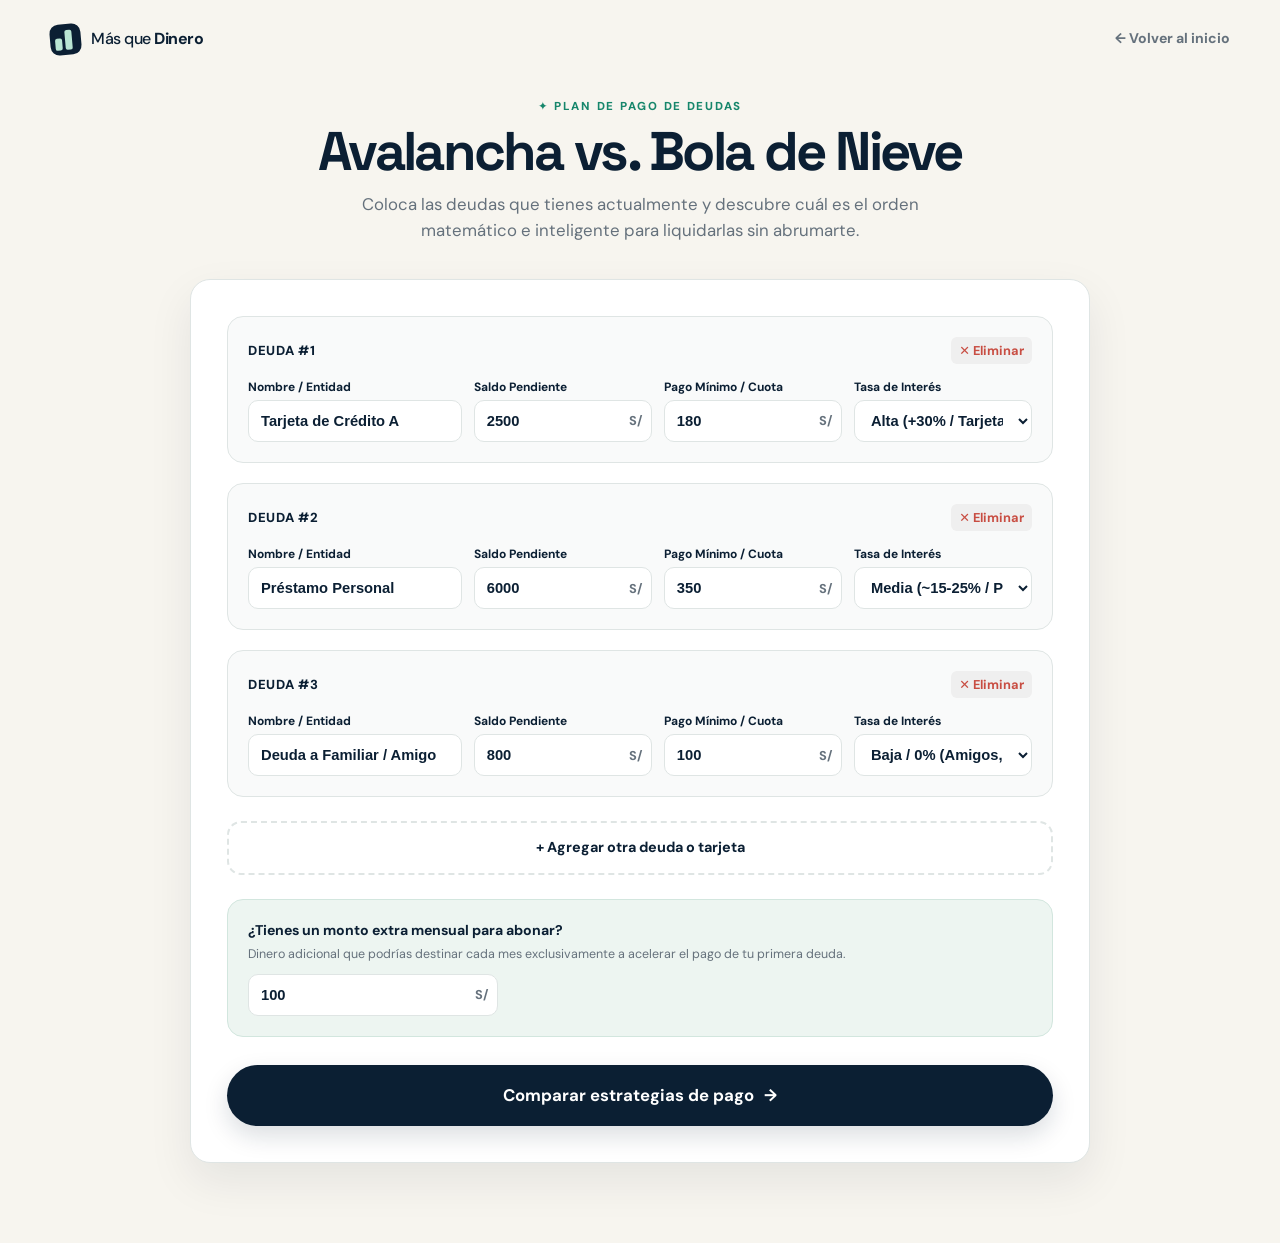
==== avalancha-vs-boladenieve.html @ 5869afad "new" ====
<!DOCTYPE html>
<html lang="es">
<head>
  <meta charset="UTF-8" />
  <meta name="viewport" content="width=device-width, initial-scale=1.0" />
  <meta name="theme-color" content="#0B1F33" />
  <meta name="description" content="Comparador de Estrategias de Deuda de Más que Dinero. Descubre qué método te conviene más: Avalancha vs Bola de Nieve." />
  <title>Avalancha vs. Bola de Nieve — Más que Dinero</title>
  
  <link rel="preconnect" href="https://fonts.googleapis.com">
  <link rel="preconnect" href="https://fonts.gstatic.com" crossorigin>
  <link href="https://fonts.googleapis.com/css2?family=DM+Sans:wght@400;500;600;700&family=Space+Grotesk:wght@600;700&display=swap" rel="stylesheet">
  
  <style>
    :root {
      --navy: #0B1F33;
      --navy-2: #102B45;
      --cream: #F7F5EF;
      --paper: #FFFFFF;
      --mint: #B9E6D3;
      --green: #16866B;
      --green-dark: #0D6A55;
      --ink: #14202B;
      --muted: #65717C;
      --line: #DFE5E4;
      --soft: #EDF5F1;
      --yellow: #F2D77A;
      --danger: #C84D42;
      --shadow: 0 18px 45px rgba(11,31,51,.08);
      --radius: 20px;
    }

    * { box-sizing: border-box; margin: 0; padding: 0; }
    html { scroll-behavior: smooth; }
    body {
      font-family: "DM Sans", system-ui, sans-serif;
      background: var(--cream);
      color: var(--ink);
      line-height: 1.5;
    }
    a { color: inherit; text-decoration: none; }
    button { font: inherit; cursor: pointer; border: none; }

    /* Topbar Header */
    .topbar {
      width: min(1180px, calc(100% - 40px));
      margin: 0 auto;
      height: 78px;
      display: flex;
      align-items: center;
      justify-content: space-between;
      gap: 24px;
    }
    .brand {
      display: inline-flex;
      align-items: center;
      gap: 10px;
      font-weight: 500;
      letter-spacing: -.03em;
      color: var(--navy);
      white-space: nowrap;
    }
    .brand strong { font-weight: 700; }
    .brand-mark {
      width: 31px;
      height: 31px;
      display: inline-flex;
      align-items: flex-end;
      gap: 3px;
      padding: 5px;
      border-radius: 9px;
      background: var(--navy);
      transform: rotate(-5deg);
    }
    .brand-mark span { display: block; width: 7px; border-radius: 2px; background: var(--mint); }
    .brand-mark span:first-child { height: 12px; }
    .brand-mark span:last-child { height: 20px; }

    .back-btn {
      display: inline-flex;
      align-items: center;
      gap: 8px;
      font-size: .88rem;
      font-weight: 700;
      color: var(--muted);
      transition: .2s;
    }
    .back-btn:hover { color: var(--navy); }

    /* Main Container */
    .tool-container {
      width: min(900px, calc(100% - 32px));
      margin: 20px auto 80px;
    }

    .tool-header {
      text-align: center;
      margin-bottom: 36px;
    }
    .eyebrow {
      font-size: .72rem;
      font-weight: 800;
      letter-spacing: .15em;
      color: var(--green);
      text-transform: uppercase;
      margin-bottom: 8px;
    }
    .tool-header h1 {
      font-family: "Space Grotesk", sans-serif;
      font-size: clamp(2.2rem, 5vw, 3.4rem);
      letter-spacing: -.05em;
      color: var(--navy);
      line-height: 1.05;
    }
    .tool-header p {
      color: var(--muted);
      font-size: 1.05rem;
      max-width: 620px;
      margin: 12px auto 0;
    }

    /* Card Form */
    .card {
      background: var(--paper);
      border-radius: var(--radius);
      padding: 36px;
      box-shadow: var(--shadow);
      border: 1px solid var(--line);
      margin-bottom: 32px;
    }

    .debts-list {
      display: grid;
      gap: 20px;
      margin-bottom: 24px;
    }

    .debt-item-card {
      background: #F9FAFA;
      border: 1px solid var(--line);
      border-radius: 16px;
      padding: 20px;
      position: relative;
    }

    .debt-header-row {
      display: flex;
      justify-content: space-between;
      align-items: center;
      margin-bottom: 14px;
    }
    .debt-title-tag {
      font-size: .82rem;
      font-weight: 800;
      color: var(--navy);
      text-transform: uppercase;
      letter-spacing: .05em;
    }
    .remove-btn {
      color: var(--danger);
      font-size: .8rem;
      font-weight: 700;
      padding: 4px 8px;
      border-radius: 6px;
      transition: .2s;
    }
    .remove-btn:hover { background: #FCE8E6; }

    .debt-inputs-grid {
      display: grid;
      grid-template-columns: 1.2fr 1fr 1fr 1fr;
      gap: 12px;
    }

    .field-label {
      display: block;
      font-size: .75rem;
      font-weight: 700;
      color: var(--navy);
      margin-bottom: 4px;
    }

    .input-wrapper {
      position: relative;
      display: flex;
      align-items: center;
    }
    .input-wrapper input, .input-wrapper select {
      width: 100%;
      height: 42px;
      border: 1.5px solid var(--line);
      border-radius: 10px;
      padding: 0 12px;
      font-size: .92rem;
      font-weight: 700;
      color: var(--navy);
      background: white;
      outline: none;
      transition: .2s;
    }
    .input-wrapper input:focus, .input-wrapper select:focus {
      border-color: var(--navy);
    }
    .has-unit input { padding-right: 30px; }
    .input-unit {
      position: absolute;
      right: 10px;
      font-size: .8rem;
      font-weight: 700;
      color: var(--muted);
      pointer-events: none;
    }

    .add-debt-btn {
      width: 100%;
      padding: 14px;
      border: 2px dashed var(--line);
      border-radius: 14px;
      color: var(--navy);
      font-weight: 700;
      font-size: .9rem;
      display: flex;
      align-items: center;
      justify-content: center;
      gap: 8px;
      transition: .2s;
      background: transparent;
    }
    .add-debt-btn:hover {
      border-color: var(--navy);
      background: var(--soft);
    }

    .extra-payment-box {
      background: var(--soft);
      border-radius: 16px;
      padding: 20px;
      margin-top: 24px;
      border: 1px solid #D2E6DE;
    }
    .extra-payment-box label {
      display: block;
      font-size: .88rem;
      font-weight: 700;
      color: var(--navy);
      margin-bottom: 4px;
    }
    .extra-payment-box p {
      font-size: .78rem;
      color: var(--muted);
      margin-bottom: 10px;
    }

    .analyze-btn {
      width: 100%;
      background: var(--navy);
      color: white;
      padding: 18px;
      border-radius: 999px;
      font-weight: 700;
      font-size: 1.05rem;
      display: flex;
      align-items: center;
      justify-content: center;
      gap: 10px;
      margin-top: 28px;
      transition: .22s ease;
      box-shadow: 0 10px 25px rgba(11,31,51,.15);
    }
    .analyze-btn:hover {
      background: var(--navy-2);
      transform: translateY(-2px);
    }

    /* Results Section */
    .results-section {
      display: none;
      animation: fadeIn .4s ease forwards;
    }
    .results-section.active { display: block; }

    @keyframes fadeIn {
      from { opacity: 0; transform: translateY(15px); }
      to { opacity: 1; transform: translateY(0); }
    }

    /* Strategy Comparison Grid */
    .strategies-grid {
      display: grid;
      grid-template-columns: repeat(2, 1fr);
      gap: 24px;
      margin-bottom: 32px;
    }

    .strategy-card {
      background: var(--paper);
      border-radius: var(--radius);
      padding: 28px;
      border: 2px solid var(--line);
      position: relative;
      transition: .2s;
    }
    .strategy-card.recommended {
      border-color: var(--green);
      box-shadow: var(--shadow);
    }

    .strategy-badge {
      position: absolute;
      top: -12px;
      right: 20px;
      background: var(--green);
      color: white;
      font-size: .68rem;
      font-weight: 800;
      padding: 4px 12px;
      border-radius: 999px;
      text-transform: uppercase;
      letter-spacing: .08em;
    }

    .strategy-header {
      margin-bottom: 20px;
    }
    .strategy-header h3 {
      font-family: "Space Grotesk", sans-serif;
      font-size: 1.4rem;
      color: var(--navy);
      display: flex;
      align-items: center;
      gap: 8px;
    }
    .strategy-header p {
      font-size: .82rem;
      color: var(--muted);
      margin-top: 4px;
    }

    .roadmap-list {
      display: grid;
      gap: 12px;
    }
    .roadmap-step {
      display: flex;
      align-items: center;
      gap: 12px;
      padding: 12px;
      background: var(--soft);
      border-radius: 12px;
    }
    .step-num {
      width: 28px;
      height: 28px;
      border-radius: 50%;
      background: var(--navy);
      color: white;
      font-size: .8rem;
      font-weight: 800;
      display: grid;
      place-items: center;
      flex-shrink: 0;
    }
    .step-details strong {
      display: block;
      font-size: .9rem;
      color: var(--navy);
    }
    .step-details span {
      font-size: .75rem;
      color: var(--muted);
    }

    /* Carlos Recommendation Box */
    .carlos-box {
      background: var(--paper);
      border-radius: var(--radius);
      padding: 32px;
      border: 1px solid var(--line);
      margin-bottom: 32px;
      border-left: 5px solid var(--navy);
    }
    .carlos-header {
      display: flex;
      align-items: center;
      gap: 12px;
      margin-bottom: 14px;
    }
    .carlos-avatar {
      width: 42px;
      height: 42px;
      border-radius: 50%;
      background: var(--navy);
      color: var(--mint);
      display: grid;
      place-items: center;
      font-weight: 800;
      font-size: .9rem;
    }
    .carlos-title h3 {
      font-size: 1.05rem;
      color: var(--navy);
    }
    .carlos-title p {
      font-size: .75rem;
      color: var(--muted);
    }

    .carlos-body {
      color: var(--ink);
      font-size: .98rem;
      line-height: 1.6;
    }
    .carlos-body strong { color: var(--navy); }

    @media (max-width: 768px) {
      .debt-inputs-grid { grid-template-columns: 1fr 1fr; }
      .strategies-grid { grid-template-columns: 1fr; }
      .card, .strategy-card, .carlos-box { padding: 22px; }
    }
  </style>
</head>

<body>

  <header class="topbar">
    <a href="index.html" class="brand" aria-label="Más que Dinero - inicio">
      <span class="brand-mark"><span></span><span></span></span>
      <span>Más que <strong>Dinero</strong></span>
    </a>
    <a href="index.html" class="back-btn">← Volver al inicio</a>
  </header>

  <main class="tool-container">
    <div class="tool-header">
      <div class="eyebrow">✦ PLAN DE PAGO DE DEUDAS</div>
      <h1>Avalancha vs. Bola de Nieve</h1>
      <p>Coloca las deudas que tienes actualmente y descubre cuál es el orden matemático e inteligente para liquidarlas sin abrumarte.</p>
    </div>

    <div class="card">
      <div class="debts-list" id="debts-container">
        <!-- Tarjetas agregadas dinámicamente -->
      </div>

      <button type="button" class="add-debt-btn" onclick="addDebtRow()">
        + Agregar otra deuda o tarjeta
      </button>

      <div class="extra-payment-box">
        <label for="extra-payment">¿Tienes un monto extra mensual para abonar?</label>
        <p>Dinero adicional que podrías destinar cada mes exclusivamente a acelerar el pago de tu primera deuda.</p>
        <div class="input-wrapper has-unit" style="max-width: 250px;">
          <input type="number" id="extra-payment" placeholder="0.00" min="0" value="100" />
          <span class="input-unit">S/</span>
        </div>
      </div>

      <button type="button" class="analyze-btn" onclick="runComparison()">
        Comparar estrategias de pago <span>→</span>
      </button>
    </div>

    <!-- SECCIÓN DE RESULTADOS -->
    <div class="results-section" id="results">
      
      <div class="strategies-grid">
        <!-- Avalancha -->
        <div class="strategy-card recommended" id="card-avalanche">
          <span class="strategy-badge">Ahorra más dinero</span>
          <div class="strategy-header">
            <h3>🏔️ Método Avalancha</h3>
            <p>Prioriza la deuda con <strong>mayor tasa de interés</strong> para minimizar el costo financiero total.</p>
          </div>
          <div class="roadmap-list" id="roadmap-avalanche">
            <!-- Pasos generados -->
          </div>
        </div>

        <!-- Bola de Nieve -->
        <div class="strategy-card" id="card-snowball">
          <div class="strategy-header">
            <h3>☃️ Método Bola de Nieve</h3>
            <p>Prioriza la deuda con <strong>menor saldo total</strong> para darte victorias psicológicas rápidas.</p>
          </div>
          <div class="roadmap-list" id="roadmap-snowball">
            <!-- Pasos generados -->
          </div>
        </div>
      </div>

      <!-- Consejo de Carlos -->
      <div class="carlos-box">
        <div class="carlos-header">
          <div class="carlos-avatar">C</div>
          <div class="carlos-title">
            <h3>¿Cuál estrategia deberías elegir?</h3>
            <p>El consejo de Carlos (Fundador de Más que Dinero)</p>
          </div>
        </div>
        <div class="carlos-body" id="carlos-advice">
          <!-- Generado dinámicamente -->
        </div>
      </div>

    </div>
  </main>

  <script>
    let debtIdCounter = 0;

    function init() {
      addDebtRow('Tarjeta de Crédito A', 2500, 180, '3');
      addDebtRow('Préstamo Personal', 6000, 350, '2');
      addDebtRow('Deuda a Familiar / Amigo', 800, 100, '1');
    }

    function addDebtRow(name = '', balance = '', minPayment = '', rateCategory = '3') {
      debtIdCounter++;
      const container = document.getElementById('debts-container');

      const item = document.createElement('div');
      item.className = 'debt-item-card';
      item.id = `debt-item-${debtIdCounter}`;

      item.innerHTML = `
        <div class="debt-header-row">
          <span class="debt-title-tag">Deuda #${debtIdCounter}</span>
          <button type="button" class="remove-btn" onclick="removeDebtRow(${debtIdCounter})">✕ Eliminar</button>
        </div>
        <div class="debt-inputs-grid">
          <div>
            <label class="field-label">Nombre / Entidad</label>
            <div class="input-wrapper">
              <input type="text" class="d-name" placeholder="Ej. Tarjeta BCP" value="${name}" />
            </div>
          </div>
          <div>
            <label class="field-label">Saldo Pendiente</label>
            <div class="input-wrapper has-unit">
              <input type="number" class="d-balance" placeholder="0" min="0" value="${balance}" />
              <span class="input-unit">S/</span>
            </div>
          </div>
          <div>
            <label class="field-label">Pago Mínimo / Cuota</label>
            <div class="input-wrapper has-unit">
              <input type="number" class="d-min" placeholder="0" min="0" value="${minPayment}" />
              <span class="input-unit">S/</span>
            </div>
          </div>
          <div>
            <label class="field-label">Tasa de Interés</label>
            <div class="input-wrapper">
              <select class="d-rate">
                <option value="3" ${rateCategory === '3' ? 'selected' : ''}>Alta (+30% / Tarjetas)</option>
                <option value="2" ${rateCategory === '2' ? 'selected' : ''}>Media (~15-25% / Préstamos)</option>
                <option value="1" ${rateCategory === '1' ? 'selected' : ''}>Baja / 0% (Amigos, Casa)</option>
              </select>
            </div>
          </div>
        </div>
      `;

      container.appendChild(item);
    }

    function removeDebtRow(id) {
      const items = document.querySelectorAll('.debt-item-card');
      if (items.length <= 1) {
        alert('Debes mantener al menos una deuda registrada.');
        return;
      }
      const item = document.getElementById(`debt-item-${id}`);
      if (item) item.remove();
    }

    function getDebtsFromUI() {
      const items = document.querySelectorAll('.debt-item-card');
      const debts = [];

      items.forEach((item, index) => {
        const name = item.querySelector('.d-name').value.trim() || `Deuda #${index + 1}`;
        const balance = parseFloat(item.querySelector('.d-balance').value) || 0;
        const minPayment = parseFloat(item.querySelector('.d-min').value) || 0;
        const ratePriority = parseInt(item.querySelector('.d-rate').value) || 1;

        if (balance > 0) {
          debts.push({ name, balance, minPayment, ratePriority });
        }
      });

      return debts;
    }

    function runComparison() {
      const debts = getDebtsFromUI();
      const extraPayment = parseFloat(document.getElementById('extra-payment').value) || 0;

      if (debts.length === 0) {
        alert('Por favor ingresa al menos una deuda con saldo pendiente.');
        return;
      }

      // Orden Avalancha: Tasa más alta primero (ratePriority descendente), luego saldo
      const avalanche = [...debts].sort((a, b) => b.ratePriority - a.ratePriority || b.balance - a.balance);

      // Orden Bola de Nieve: Saldo más pequeño primero (balance ascendente)
      const snowball = [...debts].sort((a, b) => a.balance - b.balance);

      // Render Roadmap Avalancha
      renderRoadmap('roadmap-avalanche', avalanche, extraPayment);

      // Render Roadmap Bola de Nieve
      renderRoadmap('roadmap-snowball', snowball, extraPayment);

      // Render Carlos' Advice
      const carlosEl = document.getElementById('carlos-advice');
      
      carlosEl.innerHTML = `
        <strong>Ambos métodos funcionan, pero dependen de lo que tú necesites hoy:</strong><br><br>
        <ul>
          <li style="margin-bottom: 8px;">
            <strong>Elige AVALANCHA si eres disciplinado con tus números:</strong> Matemáticamente es la opción más inteligente porque te ahorra la mayor cantidad de dinero en intereses al atacar primero las tarjetas o deudas más caras.
          </li>
          <li>
            <strong>Elige BOLA DE NIEVE si necesitas motivación rápida:</strong> Si sientes frustración por ver muchas cuentas abiertas, este método borra deudas pequeñas rápido. Ver que eliminas la primera deuda en poco tiempo te da un impulso psicológico enorme para no abandonar el plan.
          </li>
        </ul>
        <br>
        <strong>El truco de oro:</strong> Junta las cuotas de las deudas que vayas eliminando más tu dinero extra de <strong>S/ ${extraPayment}</strong> y ataca con todo la siguiente deuda. ¡No te gastes ese dinero liberado!
      `;

      // Show Results
      const resultsEl = document.getElementById('results');
      resultsEl.classList.add('active');
      resultsEl.scrollIntoView({ behavior: 'smooth', block: 'start' });
    }

    function renderRoadmap(containerId, debtList, extra) {
      const container = document.getElementById(containerId);
      container.innerHTML = '';

      debtList.forEach((debt, idx) => {
        const isFirst = idx === 0;
        const totalAllocated = isFirst ? (debt.minPayment + extra) : debt.minPayment;

        const stepEl = document.createElement('div');
        stepEl.className = 'roadmap-step';
        stepEl.innerHTML = `
          <div class="step-num">${idx + 1}</div>
          <div class="step-details">
            <strong>${debt.name} ${isFirst ? '🔥 (OBJETIVO #1)' : ''}</strong>
            <span>Saldo: S/ ${debt.balance.toLocaleString('es-PE')} | Abono mensual sugerido: <strong>S/ ${totalAllocated.toLocaleString('es-PE')}</strong></span>
          </div>
        `;
        container.appendChild(stepEl);
      });
    }

    // Inicializar con tarjetas de prueba
    init();
  </script>
</body>
</html>
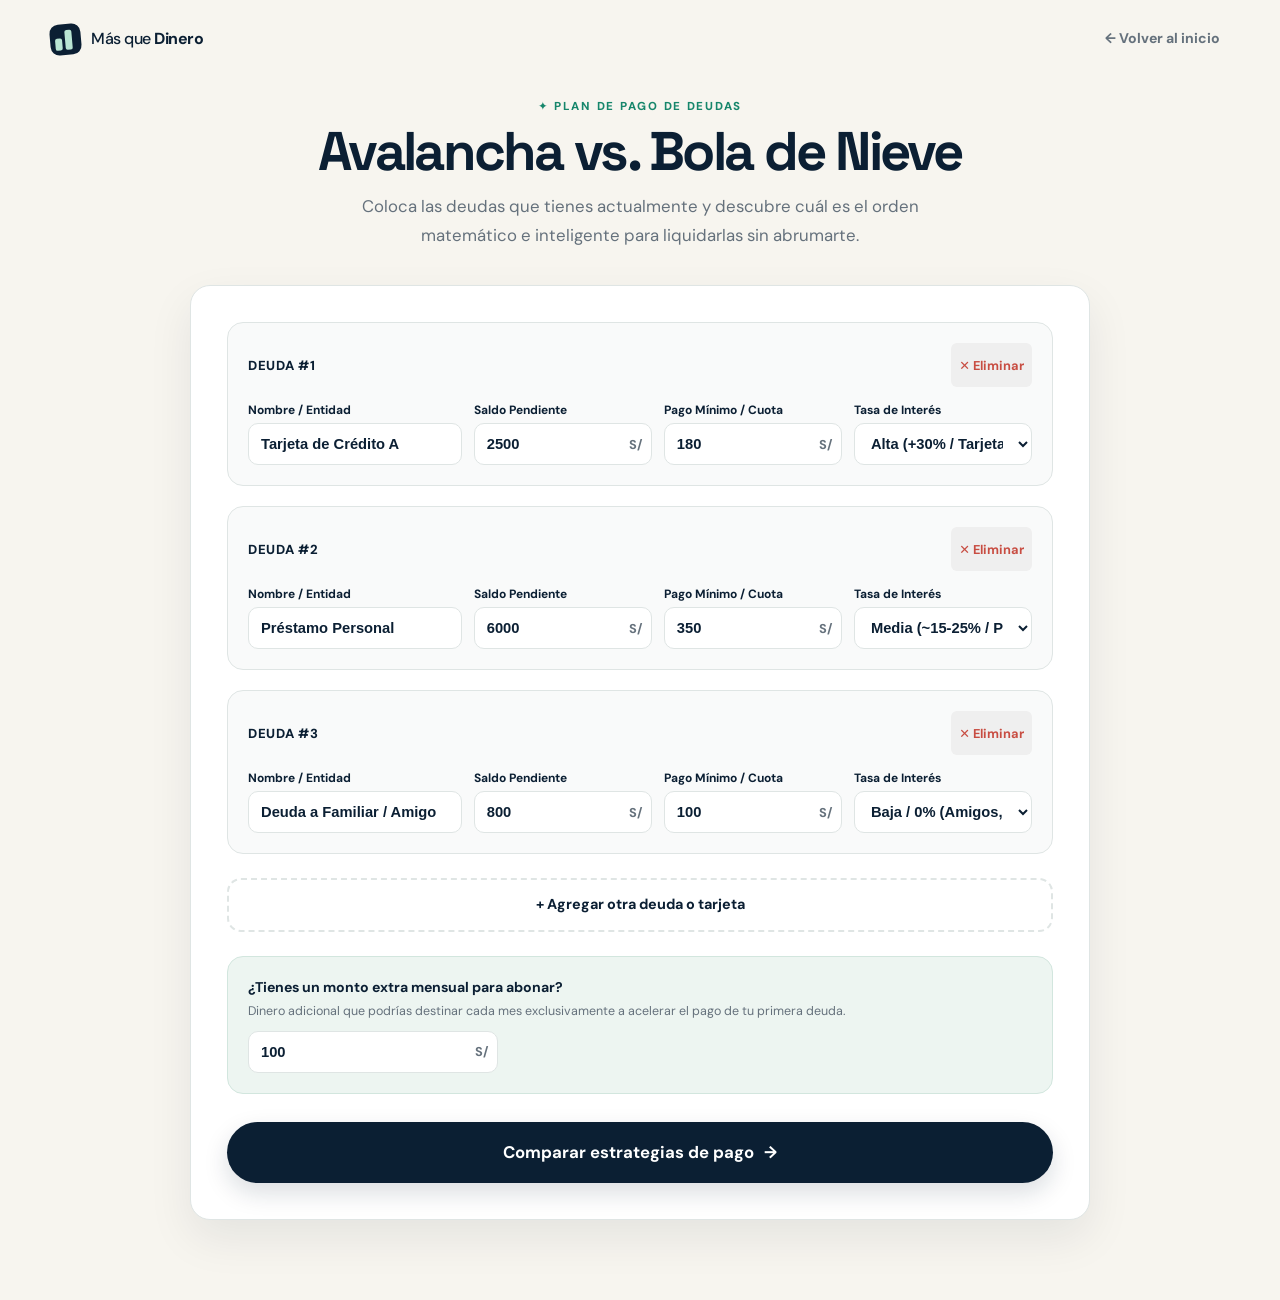
==== commit ac1b484f: "Add files via upload" ====
--- a/avalancha-vs-boladenieve.html
+++ b/avalancha-vs-boladenieve.html
@@ -417,6 +417,28 @@
       .strategies-grid { grid-template-columns: 1fr; }
       .card, .strategy-card, .carlos-box { padding: 22px; }
     }
+
+    /* MÁS QUE DINERO · experiencia compartida, responsive y accesible */
+    :focus-visible { outline: 3px solid #16866B; outline-offset: 3px; }
+    a, button, input, select { -webkit-tap-highlight-color: transparent; }
+    button, .analyze-btn, .primary-btn, .nav-cta { min-height: 44px; }
+    .back-btn { border-radius: 999px; padding: 8px 10px; }
+    .back-btn:hover { background: rgba(11,31,51,.05); }
+    .tool-header p { line-height: 1.7; }
+    .field-desc { line-height: 1.55; }
+    input, select, textarea { max-width: 100%; }
+    .card { overflow-wrap: anywhere; }
+    @media (max-width: 680px) {
+      .topbar { width: calc(100% - 28px); height: 64px; }
+      .tool-container { width: calc(100% - 28px); margin-top: 14px; }
+      .tool-header { margin-bottom: 24px; text-align: left; }
+      .tool-header p { margin-left: 0; font-size: .98rem; }
+      .card { padding: 22px 18px; border-radius: 16px; }
+      .analyze-btn { padding: 15px; font-size: 1rem; }
+    }
+    @media (prefers-reduced-motion: reduce) {
+      *, *::before, *::after { scroll-behavior: auto !important; animation-duration: .01ms !important; animation-iteration-count: 1 !important; transition-duration: .01ms !important; }
+    }
   </style>
 </head>
 
